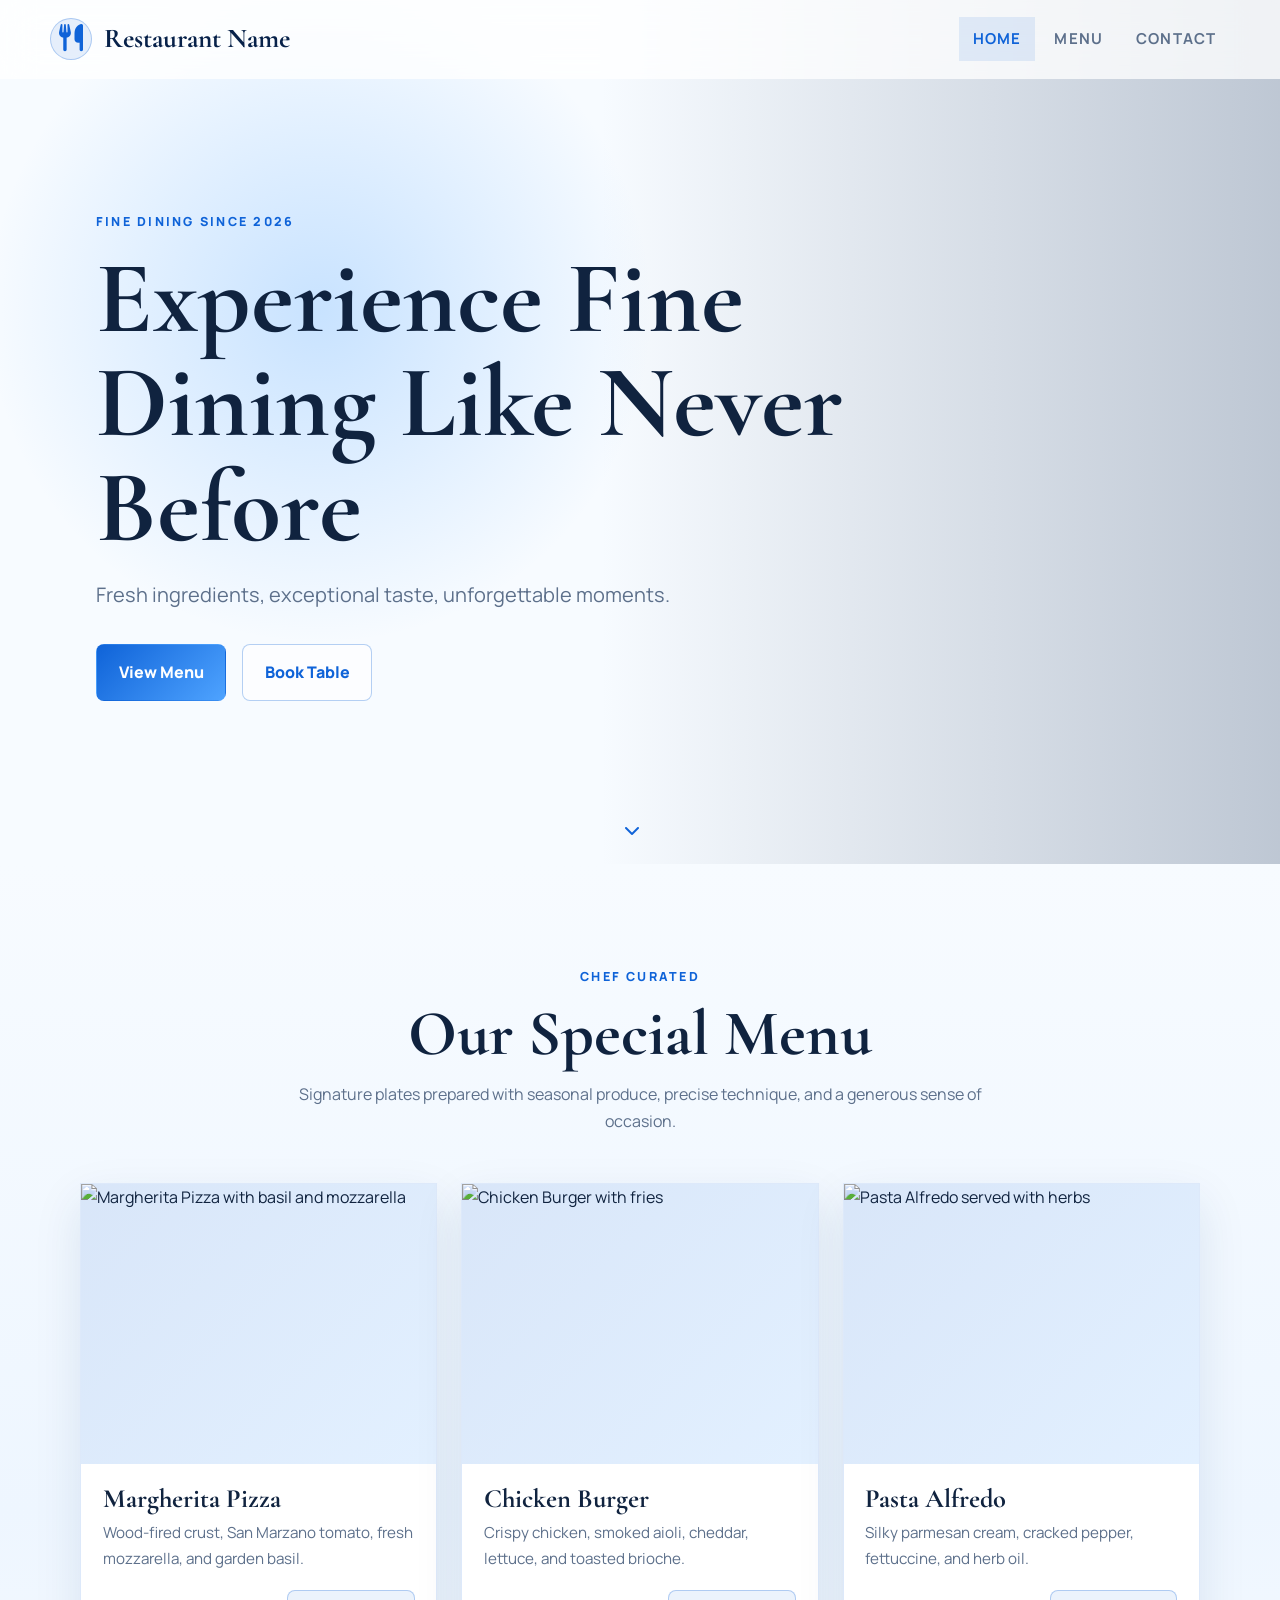
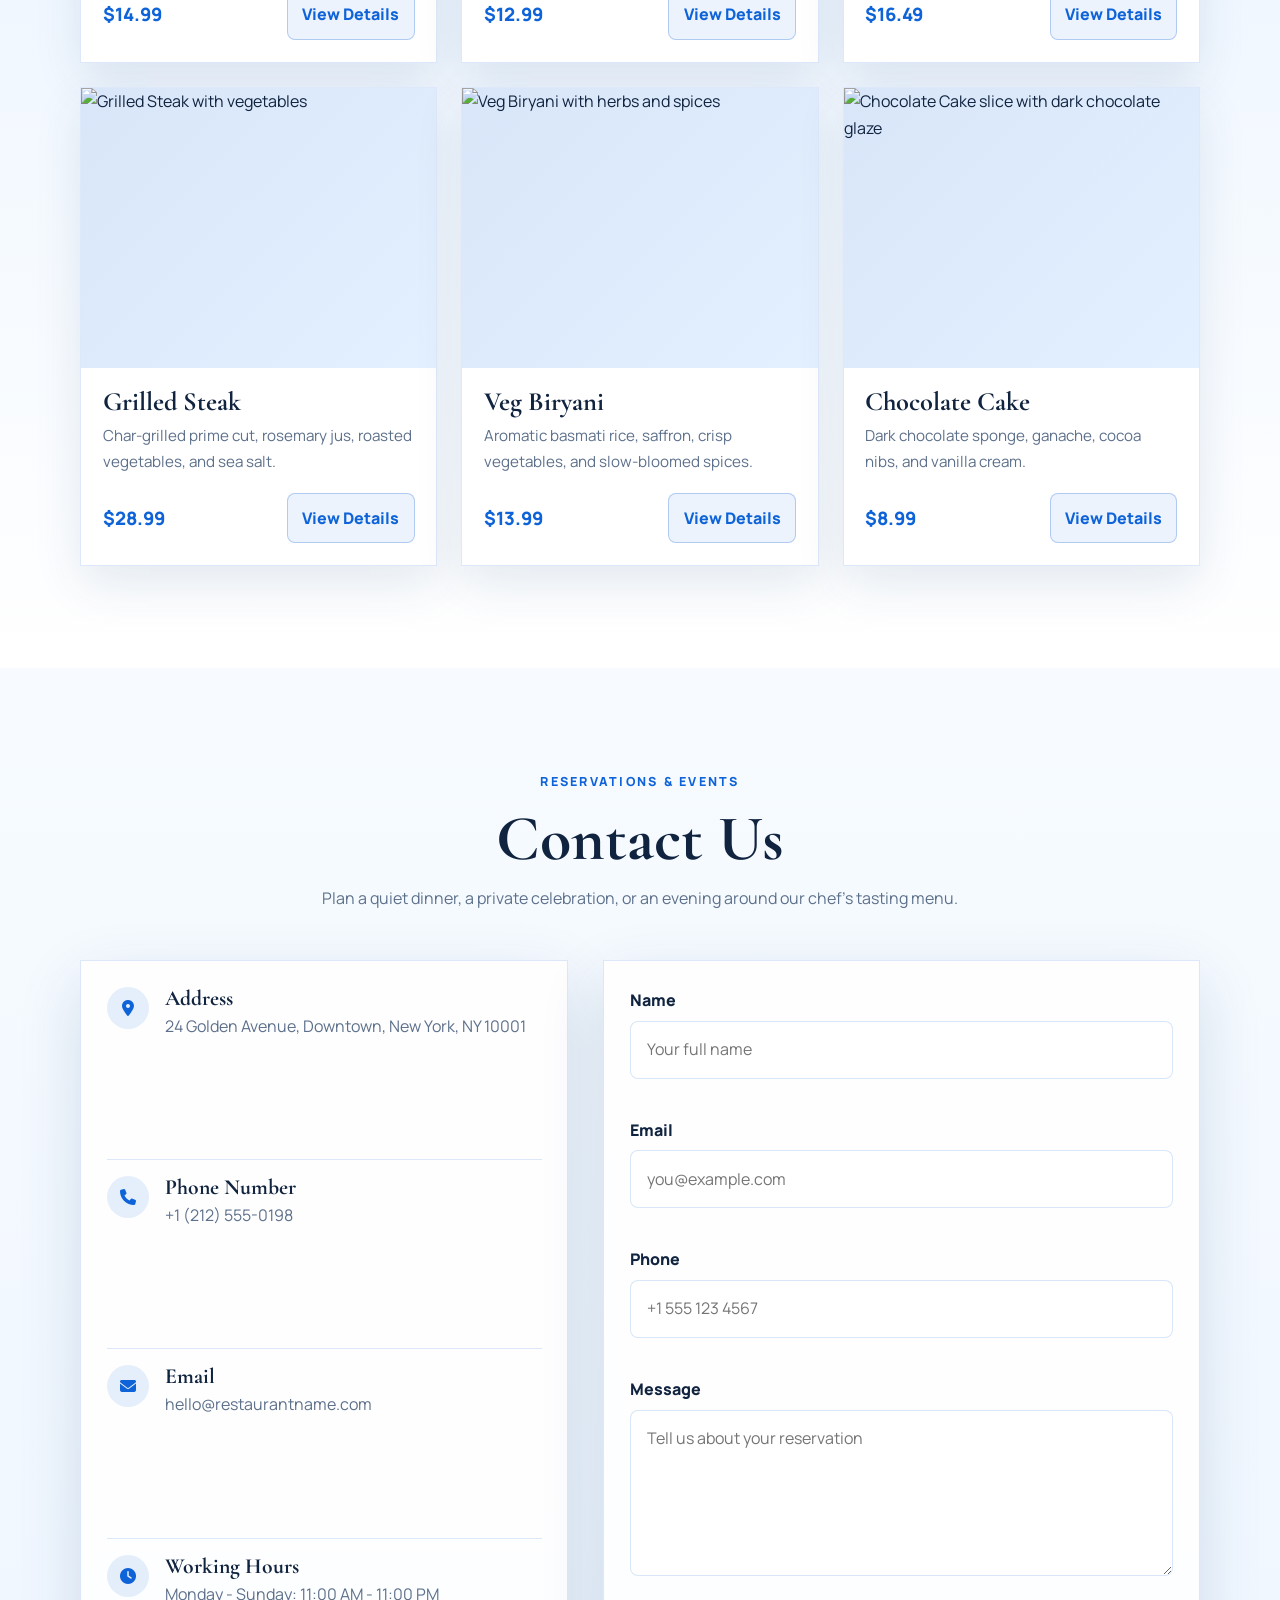
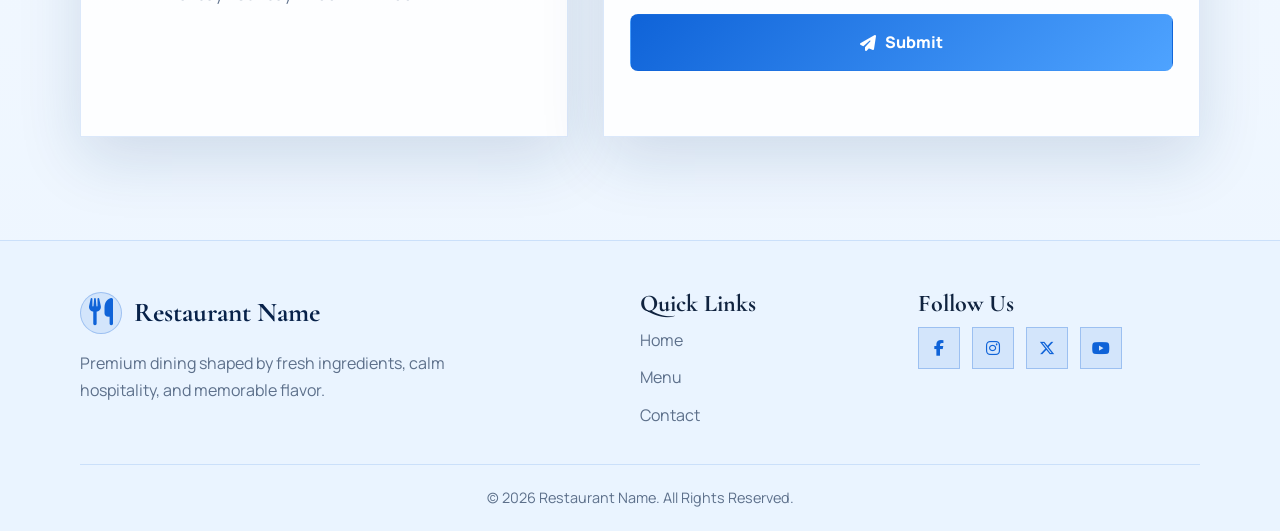
==== index.html @ 0b5cc45b "initial setup" ====
<!DOCTYPE html>
<html lang="en">
<head>
    <meta charset="UTF-8">
    <meta name="viewport" content="width=device-width, initial-scale=1.0">
    <meta name="description" content="Restaurant Name offers premium fine dining, fresh ingredients, signature dishes, and memorable hospitality.">
    <meta name="keywords" content="restaurant, fine dining, menu, food, booking, dinner">
    <meta name="author" content="Restaurant Name">
    <title>Restaurant Name | Premium Fine Dining</title>

    <link rel="preconnect" href="https://fonts.googleapis.com">
    <link rel="preconnect" href="https://fonts.gstatic.com" crossorigin>
    <link href="https://fonts.googleapis.com/css2?family=Cormorant+Garamond:wght@600;700&family=Manrope:wght@400;500;600;700&display=swap" rel="stylesheet">
    <link rel="stylesheet" href="https://cdnjs.cloudflare.com/ajax/libs/font-awesome/6.5.2/css/all.min.css">
    <link rel="stylesheet" href="style.css">
</head>
<body>
    <header class="site-header" id="site-header">
        <nav class="navbar" aria-label="Primary navigation">
            <a href="#home" class="logo" aria-label="Restaurant Name home">
                <span class="logo-mark"><i class="fa-solid fa-utensils"></i></span>
                <span>Restaurant Name</span>
            </a>

            <button class="menu-toggle" id="menu-toggle" type="button" aria-label="Open navigation menu" aria-controls="nav-menu" aria-expanded="false">
                <span></span>
                <span></span>
                <span></span>
            </button>

            <ul class="nav-menu" id="nav-menu">
                <li><a class="nav-link active" href="#home">Home</a></li>
                <li><a class="nav-link" href="#menu">Menu</a></li>
                <li><a class="nav-link" href="#contact">Contact</a></li>
            </ul>
        </nav>
    </header>

    <main>
        <section class="hero section" id="home" aria-labelledby="hero-title">
            <div class="hero-overlay"></div>
            <div class="hero-content reveal">
                <p class="eyebrow">Fine Dining Since 2026</p>
                <h1 id="hero-title">Experience Fine Dining Like Never Before</h1>
                <p class="hero-copy">Fresh ingredients, exceptional taste, unforgettable moments.</p>
                <div class="hero-actions">
                    <a href="#menu" class="btn btn-primary">View Menu</a>
                    <a href="#contact" class="btn btn-outline">Book Table</a>
                </div>
            </div>
            <a class="scroll-cue" href="#menu" aria-label="Scroll to menu">
                <i class="fa-solid fa-chevron-down"></i>
            </a>
        </section>

        <section class="menu-section section" id="menu" aria-labelledby="menu-title">
            <div class="container">
                <div class="section-heading reveal">
                    <p class="eyebrow">Chef Curated</p>
                    <h2 id="menu-title">Our Special Menu</h2>
                    <p>Signature plates prepared with seasonal produce, precise technique, and a generous sense of occasion.</p>
                </div>

                <div class="menu-grid">
                    <a class="food-card reveal" href="product-details.html?item=margherita-pizza" aria-label="View Margherita Pizza details">
                        <img src="https://images.unsplash.com/photo-1604382354936-07c5d9983bd3?auto=format&fit=crop&w=900&q=85" alt="Margherita Pizza with basil and mozzarella">
                        <div class="food-content">
                            <h3>Margherita Pizza</h3>
                            <p>Wood-fired crust, San Marzano tomato, fresh mozzarella, and garden basil.</p>
                            <div class="food-footer">
                                <span class="price">$14.99</span>
                                <span class="order-btn">View Details</span>
                            </div>
                        </div>
                    </a>

                    <a class="food-card reveal" href="product-details.html?item=chicken-burger" aria-label="View Chicken Burger details">
                        <img src="https://images.unsplash.com/photo-1568901346375-23c9450c58cd?auto=format&fit=crop&w=900&q=85" alt="Chicken Burger with fries">
                        <div class="food-content">
                            <h3>Chicken Burger</h3>
                            <p>Crispy chicken, smoked aioli, cheddar, lettuce, and toasted brioche.</p>
                            <div class="food-footer">
                                <span class="price">$12.99</span>
                                <span class="order-btn">View Details</span>
                            </div>
                        </div>
                    </a>

                    <a class="food-card reveal" href="product-details.html?item=pasta-alfredo" aria-label="View Pasta Alfredo details">
                        <img src="https://images.unsplash.com/photo-1645112411341-6c4fd023714a?auto=format&fit=crop&w=900&q=85" alt="Pasta Alfredo served with herbs">
                        <div class="food-content">
                            <h3>Pasta Alfredo</h3>
                            <p>Silky parmesan cream, cracked pepper, fettuccine, and herb oil.</p>
                            <div class="food-footer">
                                <span class="price">$16.49</span>
                                <span class="order-btn">View Details</span>
                            </div>
                        </div>
                    </a>

                    <a class="food-card reveal" href="product-details.html?item=grilled-steak" aria-label="View Grilled Steak details">
                        <img src="https://images.unsplash.com/photo-1546833999-b9f581a1996d?auto=format&fit=crop&w=900&q=85" alt="Grilled Steak with vegetables">
                        <div class="food-content">
                            <h3>Grilled Steak</h3>
                            <p>Char-grilled prime cut, rosemary jus, roasted vegetables, and sea salt.</p>
                            <div class="food-footer">
                                <span class="price">$28.99</span>
                                <span class="order-btn">View Details</span>
                            </div>
                        </div>
                    </a>

                    <a class="food-card reveal" href="product-details.html?item=veg-biryani" aria-label="View Veg Biryani details">
                        <img src="https://images.unsplash.com/photo-1631515242808-497c3fbd3972?auto=format&fit=crop&w=900&q=85" alt="Veg Biryani with herbs and spices">
                        <div class="food-content">
                            <h3>Veg Biryani</h3>
                            <p>Aromatic basmati rice, saffron, crisp vegetables, and slow-bloomed spices.</p>
                            <div class="food-footer">
                                <span class="price">$13.99</span>
                                <span class="order-btn">View Details</span>
                            </div>
                        </div>
                    </a>

                    <a class="food-card reveal" href="product-details.html?item=chocolate-cake" aria-label="View Chocolate Cake details">
                        <img src="https://images.unsplash.com/photo-1606890737304-57a1ca8a5b62?auto=format&fit=crop&w=900&q=85" alt="Chocolate Cake slice with dark chocolate glaze">
                        <div class="food-content">
                            <h3>Chocolate Cake</h3>
                            <p>Dark chocolate sponge, ganache, cocoa nibs, and vanilla cream.</p>
                            <div class="food-footer">
                                <span class="price">$8.99</span>
                                <span class="order-btn">View Details</span>
                            </div>
                        </div>
                    </a>
                </div>
            </div>
        </section>

        <section class="contact-section section" id="contact" aria-labelledby="contact-title">
            <div class="container">
                <div class="section-heading reveal">
                    <p class="eyebrow">Reservations & Events</p>
                    <h2 id="contact-title">Contact Us</h2>
                    <p>Plan a quiet dinner, a private celebration, or an evening around our chef's tasting menu.</p>
                </div>

                <div class="contact-layout">
                    <address class="contact-info reveal">
                        <div class="info-item">
                            <i class="fa-solid fa-location-dot"></i>
                            <div>
                                <h3>Address</h3>
                                <p>24 Golden Avenue, Downtown, New York, NY 10001</p>
                            </div>
                        </div>
                        <div class="info-item">
                            <i class="fa-solid fa-phone"></i>
                            <div>
                                <h3>Phone Number</h3>
                                <p><a href="tel:+12125550198">+1 (212) 555-0198</a></p>
                            </div>
                        </div>
                        <div class="info-item">
                            <i class="fa-solid fa-envelope"></i>
                            <div>
                                <h3>Email</h3>
                                <p><a href="mailto:hello@restaurantname.com">hello@restaurantname.com</a></p>
                            </div>
                        </div>
                        <div class="info-item">
                            <i class="fa-solid fa-clock"></i>
                            <div>
                                <h3>Working Hours</h3>
                                <p>Monday - Sunday: 11:00 AM - 11:00 PM</p>
                            </div>
                        </div>
                    </address>

                    <form class="contact-form reveal" id="contact-form" novalidate>
                        <div class="form-group">
                            <label for="name">Name</label>
                            <input type="text" id="name" name="name" placeholder="Your full name" autocomplete="name">
                            <small class="error-message"></small>
                        </div>
                        <div class="form-group">
                            <label for="email">Email</label>
                            <input type="email" id="email" name="email" placeholder="you@example.com" autocomplete="email">
                            <small class="error-message"></small>
                        </div>
                        <div class="form-group">
                            <label for="phone">Phone</label>
                            <input type="tel" id="phone" name="phone" placeholder="+1 555 123 4567" autocomplete="tel">
                            <small class="error-message"></small>
                        </div>
                        <div class="form-group">
                            <label for="message">Message</label>
                            <textarea id="message" name="message" rows="5" placeholder="Tell us about your reservation"></textarea>
                            <small class="error-message"></small>
                        </div>
                        <button class="btn btn-primary form-submit" type="submit">
                            <i class="fa-solid fa-paper-plane"></i>
                            Submit
                        </button>
                        <p class="form-status" id="form-status" role="status" aria-live="polite"></p>
                    </form>
                </div>
            </div>
        </section>
    </main>

    <footer class="site-footer">
        <div class="container footer-layout">
            <div class="footer-brand">
                <a href="#home" class="logo">
                    <span class="logo-mark"><i class="fa-solid fa-utensils"></i></span>
                    <span>Restaurant Name</span>
                </a>
                <p>Premium dining shaped by fresh ingredients, calm hospitality, and memorable flavor.</p>
            </div>

            <div class="footer-links" aria-label="Footer navigation">
                <h2>Quick Links</h2>
                <a href="#home">Home</a>
                <a href="#menu">Menu</a>
                <a href="#contact">Contact</a>
            </div>

            <div class="footer-social">
                <h2>Follow Us</h2>
                <div class="social-links">
                    <a href="#" aria-label="Facebook"><i class="fa-brands fa-facebook-f"></i></a>
                    <a href="#" aria-label="Instagram"><i class="fa-brands fa-instagram"></i></a>
                    <a href="#" aria-label="Twitter"><i class="fa-brands fa-x-twitter"></i></a>
                    <a href="#" aria-label="YouTube"><i class="fa-brands fa-youtube"></i></a>
                </div>
            </div>
        </div>
        <p class="copyright">&copy; 2026 Restaurant Name. All Rights Reserved.</p>
    </footer>

    <button class="back-to-top" id="back-to-top" type="button" aria-label="Back to top">
        <i class="fa-solid fa-arrow-up"></i>
    </button>

    <script src="script.js"></script>
</body>
</html>
---- style.css ----
:root {
    --bg: #f7fbff;
    --bg-soft: #eef6ff;
    --bg-card: #ffffff;
    --text: #10233f;
    --muted: #5d708b;
    --blue: #0f63d8;
    --blue-light: #4ea3ff;
    --navy: #08224a;
    --sky: #dbeeff;
    --line: rgba(15, 99, 216, 0.14);
    --shadow: 0 22px 60px rgba(12, 54, 105, 0.14);
    --radius: 8px;
    --section-space: clamp(4.5rem, 8vw, 7rem);
}

* {
    box-sizing: border-box;
    margin: 0;
    padding: 0;
}

html {
    scroll-behavior: smooth;
    scroll-padding-top: 86px;
}

body {
    background: var(--bg);
    color: var(--text);
    font-family: "Manrope", sans-serif;
    line-height: 1.7;
    overflow-x: hidden;
}

img {
    display: block;
    max-width: 100%;
    height: auto;
}

a {
    color: inherit;
    text-decoration: none;
}

button,
input,
textarea {
    font: inherit;
}

button {
    cursor: pointer;
}

.container {
    width: min(1120px, calc(100% - 2rem));
    margin: 0 auto;
}

.section {
    position: relative;
}

.site-header {
    position: fixed;
    top: 0;
    left: 0;
    z-index: 1000;
    width: 100%;
    border-bottom: 1px solid transparent;
    background: rgba(255, 255, 255, 0.76);
    backdrop-filter: blur(18px);
    transition: background 0.25s ease, border-color 0.25s ease, box-shadow 0.25s ease;
}

.site-header.scrolled {
    border-color: var(--line);
    background: rgba(255, 255, 255, 0.96);
    box-shadow: 0 14px 35px rgba(12, 54, 105, 0.12);
}

.navbar {
    display: flex;
    align-items: center;
    justify-content: space-between;
    width: min(1180px, calc(100% - 2rem));
    min-height: 78px;
    margin: 0 auto;
}

.logo {
    display: inline-flex;
    align-items: center;
    gap: 0.75rem;
    color: var(--navy);
    font-family: "Cormorant Garamond", serif;
    font-size: clamp(1.35rem, 2.8vw, 1.7rem);
    font-weight: 700;
    line-height: 1;
}

.logo-mark {
    display: grid;
    width: 42px;
    height: 42px;
    place-items: center;
    border: 1px solid rgba(15, 99, 216, 0.28);
    background: rgba(15, 99, 216, 0.1);
    color: var(--blue);
    border-radius: 50%;
}

.nav-menu {
    position: fixed;
    top: 78px;
    right: 1rem;
    left: 1rem;
    display: grid;
    gap: 0.45rem;
    padding: 1rem;
    border: 1px solid var(--line);
    background: rgba(255, 255, 255, 0.98);
    box-shadow: var(--shadow);
    list-style: none;
    opacity: 0;
    pointer-events: none;
    transform: translateY(-12px);
    transition: opacity 0.25s ease, transform 0.25s ease;
}

.nav-menu.open {
    opacity: 1;
    pointer-events: auto;
    transform: translateY(0);
}

.nav-link {
    display: block;
    padding: 0.85rem 1rem;
    color: var(--muted);
    font-size: 0.94rem;
    font-weight: 700;
    letter-spacing: 0.08em;
    text-transform: uppercase;
    transition: color 0.2s ease, background 0.2s ease;
}

.nav-link:hover,
.nav-link.active {
    background: rgba(15, 99, 216, 0.1);
    color: var(--blue);
}

.menu-toggle {
    display: inline-flex;
    flex-direction: column;
    justify-content: center;
    gap: 5px;
    width: 44px;
    height: 44px;
    border: 1px solid var(--line);
    background: rgba(15, 99, 216, 0.06);
}

.menu-toggle span {
    width: 20px;
    height: 2px;
    margin: 0 auto;
    background: var(--navy);
    transition: transform 0.25s ease, opacity 0.25s ease;
}

.menu-toggle.open span:nth-child(1) {
    transform: translateY(7px) rotate(45deg);
}

.menu-toggle.open span:nth-child(2) {
    opacity: 0;
}

.menu-toggle.open span:nth-child(3) {
    transform: translateY(-7px) rotate(-45deg);
}

.hero {
    display: grid;
    min-height: 100vh;
    padding: 7rem 1rem 5rem;
    place-items: center start;
    background:
        linear-gradient(90deg, rgba(247, 251, 255, 0.96), rgba(247, 251, 255, 0.72) 47%, rgba(8, 34, 74, 0.24)),
        url("https://images.unsplash.com/photo-1414235077428-338989a2e8c0?auto=format&fit=crop&w=1800&q=85") center/cover;
}

.hero-overlay {
    position: absolute;
    inset: 0;
    background: radial-gradient(circle at 25% 36%, rgba(78, 163, 255, 0.28), transparent 30%);
    pointer-events: none;
}

.hero-content {
    position: relative;
    z-index: 1;
    width: min(760px, 100%);
    margin-left: max(1rem, calc((100vw - 1120px) / 2));
    padding-top: 2rem;
}

.eyebrow {
    margin-bottom: 0.85rem;
    color: var(--blue);
    font-size: 0.78rem;
    font-weight: 800;
    letter-spacing: 0.18em;
    text-transform: uppercase;
}

h1,
h2,
h3 {
    font-family: "Cormorant Garamond", serif;
    line-height: 1.02;
}

h1 {
    max-width: 780px;
    font-size: clamp(3.15rem, 8vw, 6.9rem);
}

.hero-copy {
    max-width: 620px;
    margin: 1.2rem 0 2rem;
    color: var(--muted);
    font-size: clamp(1rem, 2.4vw, 1.25rem);
}

.hero-actions {
    display: flex;
    flex-wrap: wrap;
    gap: 1rem;
}

.btn {
    display: inline-flex;
    align-items: center;
    justify-content: center;
    min-height: 52px;
    padding: 0.85rem 1.35rem;
    border: 1px solid transparent;
    border-radius: var(--radius);
    font-weight: 800;
    transition: transform 0.2s ease, border-color 0.2s ease, background 0.2s ease, color 0.2s ease;
}

.btn:hover,
.order-btn:hover,
.social-links a:hover,
.back-to-top:hover {
    transform: translateY(-3px);
}

.btn-primary {
    background: linear-gradient(135deg, var(--blue), var(--blue-light));
    color: #ffffff;
}

.btn-outline {
    border-color: rgba(15, 99, 216, 0.3);
    background: rgba(255, 255, 255, 0.58);
    color: var(--blue);
}

.btn-outline:hover {
    border-color: var(--blue);
    color: var(--navy);
}

.scroll-cue {
    position: absolute;
    right: 50%;
    bottom: 1.25rem;
    z-index: 1;
    color: var(--blue);
    animation: bob 1.8s ease-in-out infinite;
}

.menu-section,
.contact-section {
    padding: var(--section-space) 0;
}

.menu-section {
    background:
        linear-gradient(180deg, #f7fbff 0%, #eef6ff 46%, #ffffff 100%);
}

.section-heading {
    max-width: 720px;
    margin: 0 auto 3rem;
    text-align: center;
}

.section-heading h2 {
    margin-bottom: 0.9rem;
    font-size: clamp(2.5rem, 5vw, 4rem);
}

.section-heading p:not(.eyebrow) {
    color: var(--muted);
}

.menu-grid {
    display: grid;
    grid-template-columns: 1fr;
    gap: 1.25rem;
}

.food-card {
    display: block;
    overflow: hidden;
    border: 1px solid var(--line);
    background: var(--bg-card);
    box-shadow: 0 18px 45px rgba(12, 54, 105, 0.1);
    cursor: pointer;
    transition: transform 0.25s ease, border-color 0.25s ease, box-shadow 0.25s ease;
}

.food-card:hover {
    border-color: rgba(15, 99, 216, 0.34);
    box-shadow: var(--shadow);
    transform: translateY(-8px);
}

.food-card:focus-visible {
    outline: 4px solid rgba(15, 99, 216, 0.24);
    outline-offset: 4px;
}

.food-card img {
    width: 100%;
    height: clamp(220px, 30vw, 280px);
    object-fit: cover;
    object-position: center;
    background: linear-gradient(135deg, rgba(15, 99, 216, 0.16), rgba(78, 163, 255, 0.16));
    transition: transform 0.45s ease;
}

.food-card:hover img {
    transform: scale(1.06);
}

.food-content {
    padding: 1.15rem;
}

.food-content h3 {
    margin-bottom: 0.45rem;
    font-size: 1.65rem;
}

.food-content p {
    color: var(--muted);
    font-size: 0.95rem;
}

.food-footer {
    display: flex;
    align-items: center;
    justify-content: space-between;
    gap: 1rem;
    margin-top: 1.15rem;
}

.price {
    color: var(--blue);
    font-size: 1.15rem;
    font-weight: 800;
}

.order-btn {
    display: inline-flex;
    align-items: center;
    justify-content: center;
    min-width: 112px;
    padding: 0.65rem 0.9rem;
    border: 1px solid rgba(15, 99, 216, 0.28);
    border-radius: var(--radius);
    background: rgba(15, 99, 216, 0.08);
    color: var(--blue);
    font-weight: 800;
    transition: transform 0.2s ease, background 0.2s ease;
}

.order-btn:hover {
    background: rgba(15, 99, 216, 0.14);
}

.contact-section {
    background:
        linear-gradient(rgba(247, 251, 255, 0.9), rgba(238, 246, 255, 0.96)),
        url("https://images.unsplash.com/photo-1550966871-3ed3cdb5ed0c?auto=format&fit=crop&w=1800&q=85") center/cover fixed;
}

.contact-layout {
    display: grid;
    grid-template-columns: 1fr;
    gap: 1.5rem;
}

.contact-info,
.contact-form {
    border: 1px solid var(--line);
    background: rgba(255, 255, 255, 0.9);
    box-shadow: var(--shadow);
}

.contact-info {
    display: grid;
    gap: 1rem;
    padding: 1.25rem;
    font-style: normal;
}

.info-item {
    display: flex;
    gap: 1rem;
    padding-bottom: 1rem;
    border-bottom: 1px solid var(--line);
}

.info-item:last-child {
    padding-bottom: 0;
    border-bottom: 0;
}

.info-item i {
    display: grid;
    flex: 0 0 42px;
    width: 42px;
    height: 42px;
    place-items: center;
    background: rgba(15, 99, 216, 0.1);
    color: var(--blue);
    border-radius: 50%;
}

.info-item h3 {
    margin-bottom: 0.25rem;
    font-size: 1.35rem;
}

.info-item p,
.info-item a {
    color: var(--muted);
}

.contact-form {
    display: grid;
    gap: 1rem;
    padding: 1.25rem;
}

.form-group {
    display: grid;
    gap: 0.4rem;
}

label {
    color: var(--text);
    font-weight: 800;
}

input,
textarea {
    width: 100%;
    border: 1px solid rgba(15, 99, 216, 0.16);
    border-radius: var(--radius);
    background: #ffffff;
    color: var(--text);
    outline: none;
    padding: 0.9rem 1rem;
    transition: border-color 0.2s ease, box-shadow 0.2s ease;
}

textarea {
    resize: vertical;
}

input:focus,
textarea:focus {
    border-color: var(--blue);
    box-shadow: 0 0 0 4px rgba(15, 99, 216, 0.12);
}

.form-group.error input,
.form-group.error textarea {
    border-color: #f06f61;
}

.error-message {
    min-height: 1.2em;
    color: #ff9a8f;
    font-size: 0.82rem;
}

.form-submit {
    width: 100%;
    gap: 0.55rem;
}

.form-status {
    min-height: 1.5rem;
    color: var(--blue);
    font-weight: 700;
}

.site-footer {
    padding: 3.2rem 0 1.3rem;
    border-top: 1px solid var(--line);
    background: #eaf4ff;
}

.footer-layout {
    display: grid;
    gap: 2rem;
}

.footer-brand p {
    max-width: 390px;
    margin-top: 1rem;
    color: var(--muted);
}

.footer-links,
.footer-social {
    display: grid;
    align-content: start;
    gap: 0.65rem;
}

.footer-links h2,
.footer-social h2 {
    color: var(--text);
    font-family: "Cormorant Garamond", serif;
    font-size: 1.5rem;
}

.footer-links a {
    color: var(--muted);
    transition: color 0.2s ease;
}

.footer-links a:hover {
    color: var(--blue);
}

.social-links {
    display: flex;
    flex-wrap: wrap;
    gap: 0.75rem;
}

.social-links a,
.back-to-top {
    display: grid;
    width: 42px;
    height: 42px;
    place-items: center;
    border: 1px solid rgba(15, 99, 216, 0.28);
    background: rgba(15, 99, 216, 0.1);
    color: var(--blue);
    transition: transform 0.2s ease, background 0.2s ease;
}

.social-links a:hover,
.back-to-top:hover {
    background: rgba(15, 99, 216, 0.18);
}

.copyright {
    width: min(1120px, calc(100% - 2rem));
    margin: 2.2rem auto 0;
    padding-top: 1.3rem;
    border-top: 1px solid var(--line);
    color: var(--muted);
    text-align: center;
    font-size: 0.9rem;
}

.back-to-top {
    position: fixed;
    right: 1rem;
    bottom: 1rem;
    z-index: 900;
    border-radius: 50%;
    opacity: 0;
    pointer-events: none;
}

.back-to-top.visible {
    opacity: 1;
    pointer-events: auto;
}

.product-detail-section {
    min-height: 100vh;
    padding: 7rem 0 var(--section-space);
    background:
        linear-gradient(135deg, rgba(219, 238, 255, 0.82), rgba(255, 255, 255, 0.92)),
        url("https://images.unsplash.com/photo-1551218808-94e220e084d2?auto=format&fit=crop&w=1800&q=85") center/cover;
}

.product-detail-layout {
    display: grid;
    gap: 1.5rem;
    align-items: stretch;
}

.product-media,
.product-panel {
    overflow: hidden;
    border: 1px solid var(--line);
    background: rgba(255, 255, 255, 0.92);
    box-shadow: var(--shadow);
}

.product-media img {
    width: 100%;
    height: clamp(320px, 55vw, 620px);
    object-fit: cover;
    object-position: center;
}

.product-panel {
    display: flex;
    flex-direction: column;
    gap: 1.25rem;
    padding: clamp(1.25rem, 4vw, 2.4rem);
}

.back-link {
    display: inline-flex;
    align-items: center;
    align-self: flex-start;
    gap: 0.5rem;
    color: var(--blue);
    font-weight: 800;
}

.product-panel h1 {
    color: var(--navy);
    font-size: clamp(2.6rem, 6vw, 5rem);
}

.detail-description {
    color: var(--muted);
    font-size: 1.05rem;
}

.detail-meta {
    display: grid;
    grid-template-columns: repeat(3, minmax(0, 1fr));
    gap: 0.75rem;
}

.detail-meta div {
    padding: 0.9rem;
    border: 1px solid var(--line);
    background: var(--bg-soft);
}

.detail-meta span {
    display: block;
    color: var(--muted);
    font-size: 0.78rem;
    font-weight: 800;
    text-transform: uppercase;
}

.detail-meta strong {
    display: inline-flex;
    align-items: center;
    gap: 0.35rem;
    color: var(--navy);
    font-size: 1.1rem;
}

.detail-meta i {
    color: var(--blue);
}

.ingredients-box {
    padding: 1rem;
    border: 1px solid var(--line);
    background: #ffffff;
}

.ingredients-box h2 {
    margin-bottom: 0.75rem;
    color: var(--navy);
    font-size: 1.5rem;
}

.ingredients-box ul {
    display: grid;
    gap: 0.45rem;
    list-style: none;
}

.ingredients-box li {
    display: flex;
    align-items: center;
    gap: 0.55rem;
    color: var(--muted);
}

.ingredients-box li::before {
    content: "\f00c";
    color: var(--blue);
    font-family: "Font Awesome 6 Free";
    font-weight: 900;
}

.order-panel {
    display: grid;
    gap: 1rem;
}

.quantity-control {
    display: grid;
    grid-template-columns: 48px 1fr 48px;
    min-height: 52px;
    overflow: hidden;
    border: 1px solid var(--line);
    border-radius: var(--radius);
    background: #ffffff;
}

.quantity-control button {
    border: 0;
    background: var(--bg-soft);
    color: var(--blue);
    font-size: 1.3rem;
    font-weight: 900;
}

.quantity-control span {
    display: grid;
    place-items: center;
    color: var(--navy);
    font-weight: 900;
}

.detail-order-btn {
    gap: 0.55rem;
    width: 100%;
}

.reveal {
    opacity: 0;
    transform: translateY(26px);
    transition: opacity 0.7s ease, transform 0.7s ease;
}

.reveal.visible {
    opacity: 1;
    transform: translateY(0);
}

@keyframes bob {
    0%,
    100% {
        transform: translateY(0);
    }
    50% {
        transform: translateY(8px);
    }
}

@media (min-width: 768px) {
    .nav-menu {
        position: static;
        display: flex;
        align-items: center;
        gap: 0.35rem;
        padding: 0;
        border: 0;
        background: transparent;
        box-shadow: none;
        opacity: 1;
        pointer-events: auto;
        transform: none;
    }

    .nav-link {
        padding: 0.55rem 0.85rem;
    }

    .menu-toggle {
        display: none;
    }

    .hero {
        min-height: 96vh;
        padding-bottom: 6rem;
    }

    .menu-grid {
        grid-template-columns: repeat(2, minmax(0, 1fr));
        gap: 1.5rem;
    }

    .contact-layout {
        grid-template-columns: 0.9fr 1.1fr;
        gap: 1.8rem;
    }

    .contact-info,
    .contact-form {
        padding: 1.6rem;
    }

    .footer-layout {
        grid-template-columns: 1.5fr 0.7fr 0.8fr;
    }

    .order-panel {
        grid-template-columns: 160px 1fr;
    }
}

@media (min-width: 1200px) {
    .menu-grid {
        grid-template-columns: repeat(3, minmax(0, 1fr));
    }

    .food-content {
        padding: 1.35rem;
    }

    .contact-layout {
        gap: 2.2rem;
    }

    .product-detail-layout {
        grid-template-columns: 1.05fr 0.95fr;
    }
}

@media (max-width: 480px) {
    .navbar,
    .container,
    .copyright {
        width: min(100% - 1.25rem, 1120px);
    }

    .logo {
        gap: 0.55rem;
        font-size: 1.2rem;
    }

    .logo-mark {
        width: 38px;
        height: 38px;
    }

    .hero-actions,
    .food-footer {
        align-items: stretch;
        flex-direction: column;
    }

    .btn,
    .order-btn {
        width: 100%;
    }

    .info-item {
        flex-direction: column;
    }

    .detail-meta {
        grid-template-columns: 1fr;
    }
}

@media (prefers-reduced-motion: reduce) {
    *,
    *::before,
    *::after {
        scroll-behavior: auto !important;
        animation-duration: 0.001ms !important;
        animation-iteration-count: 1 !important;
        transition-duration: 0.001ms !important;
    }
}
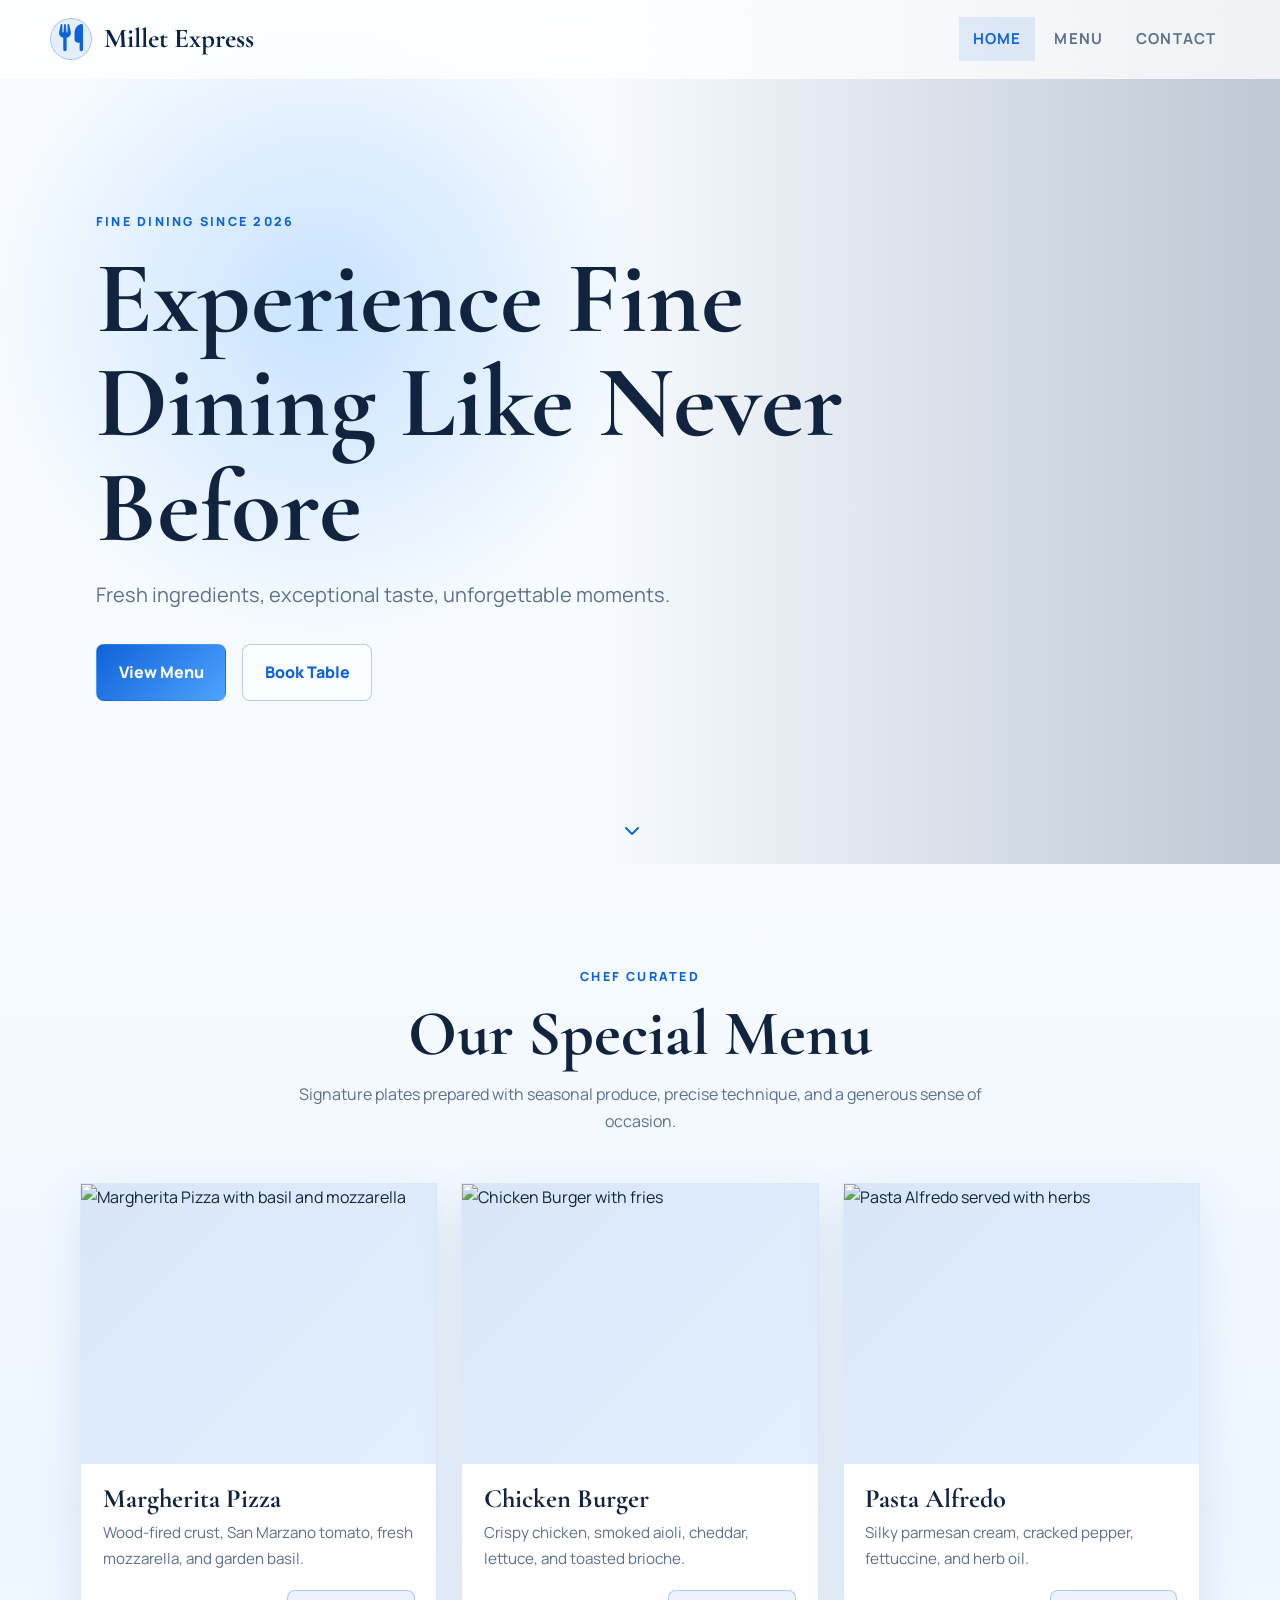
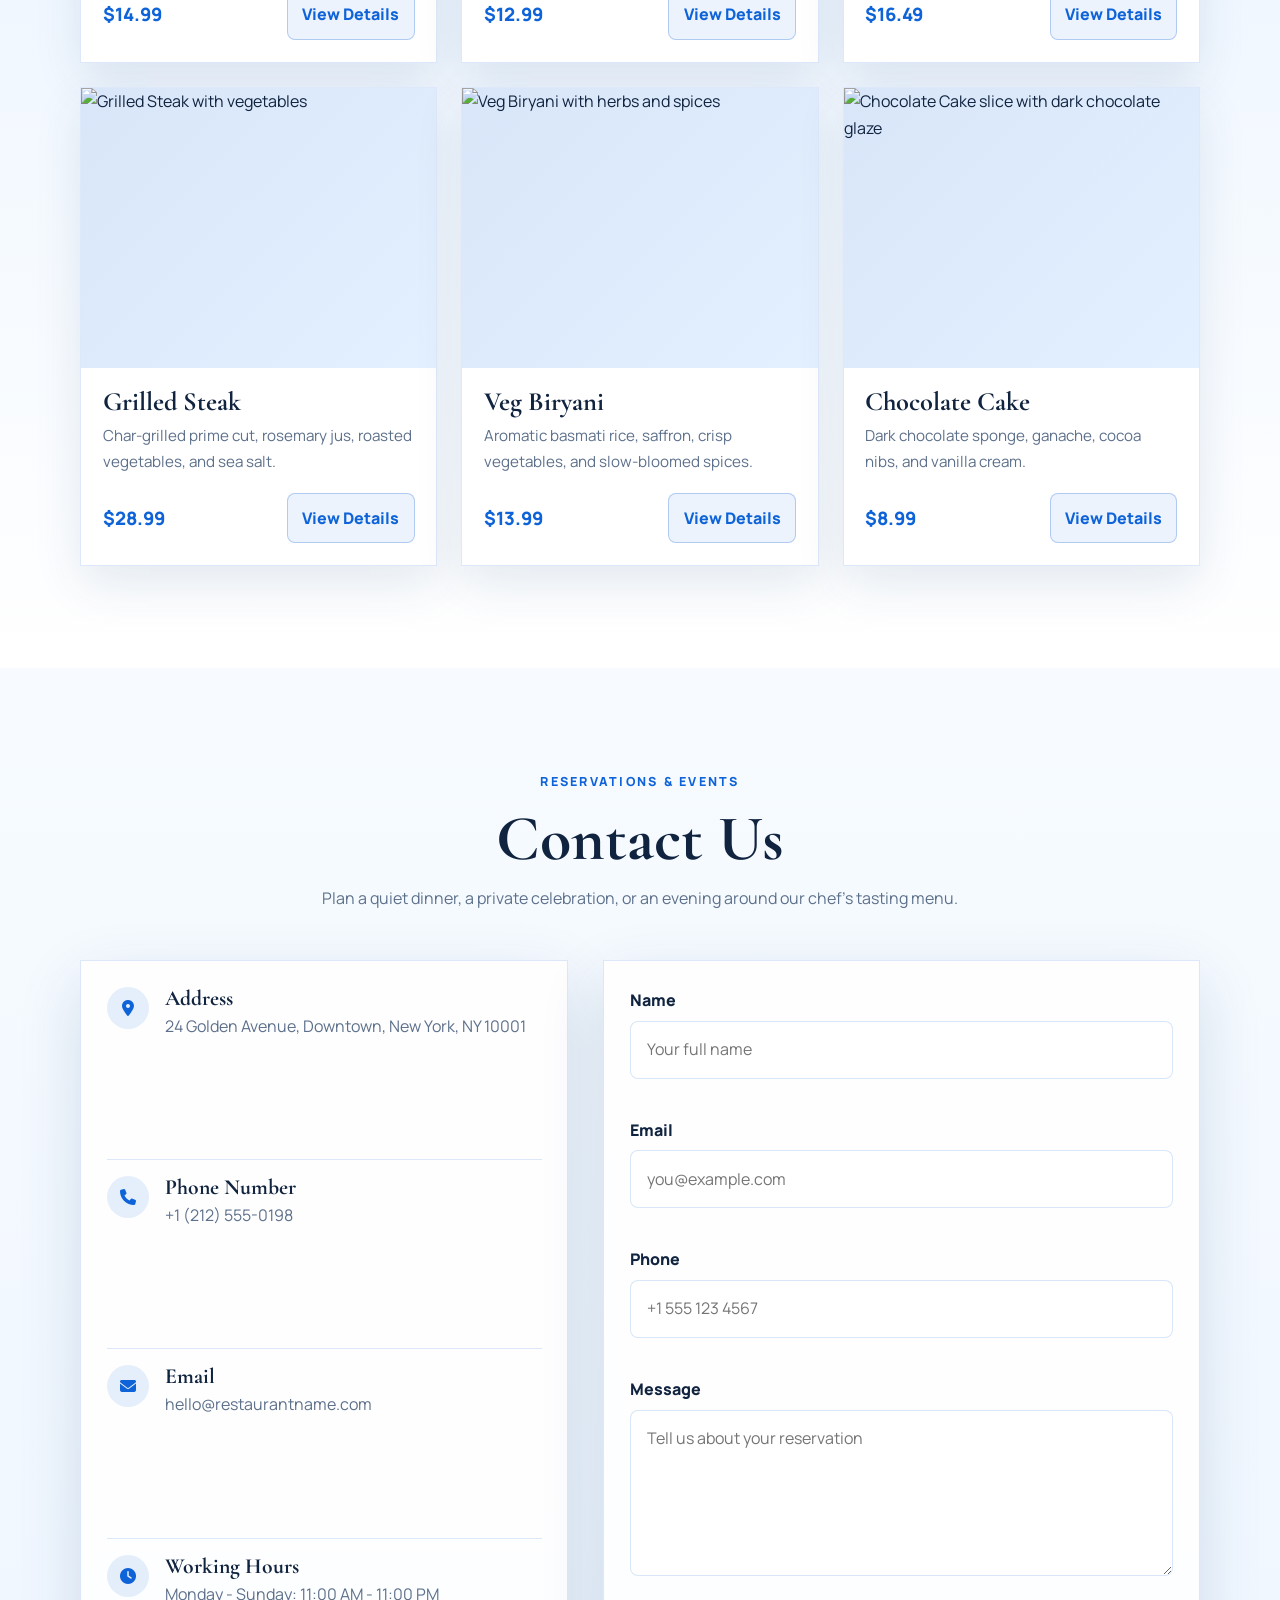
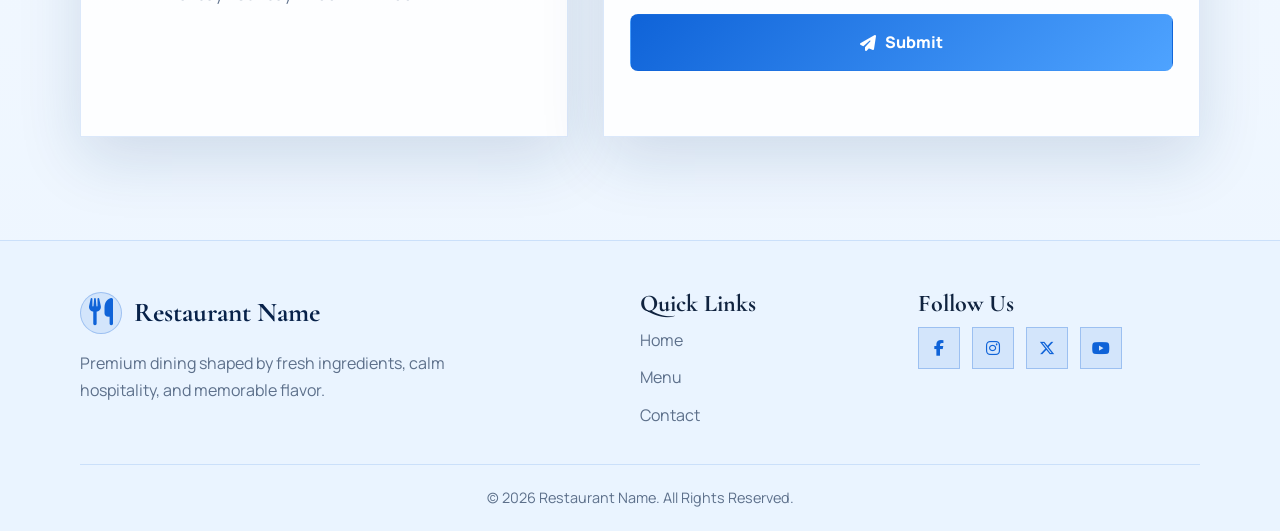
==== commit 415a1aaf: "nav changed" ====
--- a/index.html
+++ b/index.html
@@ -6,7 +6,7 @@
     <meta name="description" content="Restaurant Name offers premium fine dining, fresh ingredients, signature dishes, and memorable hospitality.">
     <meta name="keywords" content="restaurant, fine dining, menu, food, booking, dinner">
     <meta name="author" content="Restaurant Name">
-    <title>Restaurant Name | Premium Fine Dining</title>
+    <title> Millet Express | Premium Fine Dining</title>
 
     <link rel="preconnect" href="https://fonts.googleapis.com">
     <link rel="preconnect" href="https://fonts.gstatic.com" crossorigin>
@@ -19,7 +19,7 @@
         <nav class="navbar" aria-label="Primary navigation">
             <a href="#home" class="logo" aria-label="Restaurant Name home">
                 <span class="logo-mark"><i class="fa-solid fa-utensils"></i></span>
-                <span>Restaurant Name</span>
+                <span>Millet Express</span>
             </a>
 
             <button class="menu-toggle" id="menu-toggle" type="button" aria-label="Open navigation menu" aria-controls="nav-menu" aria-expanded="false">
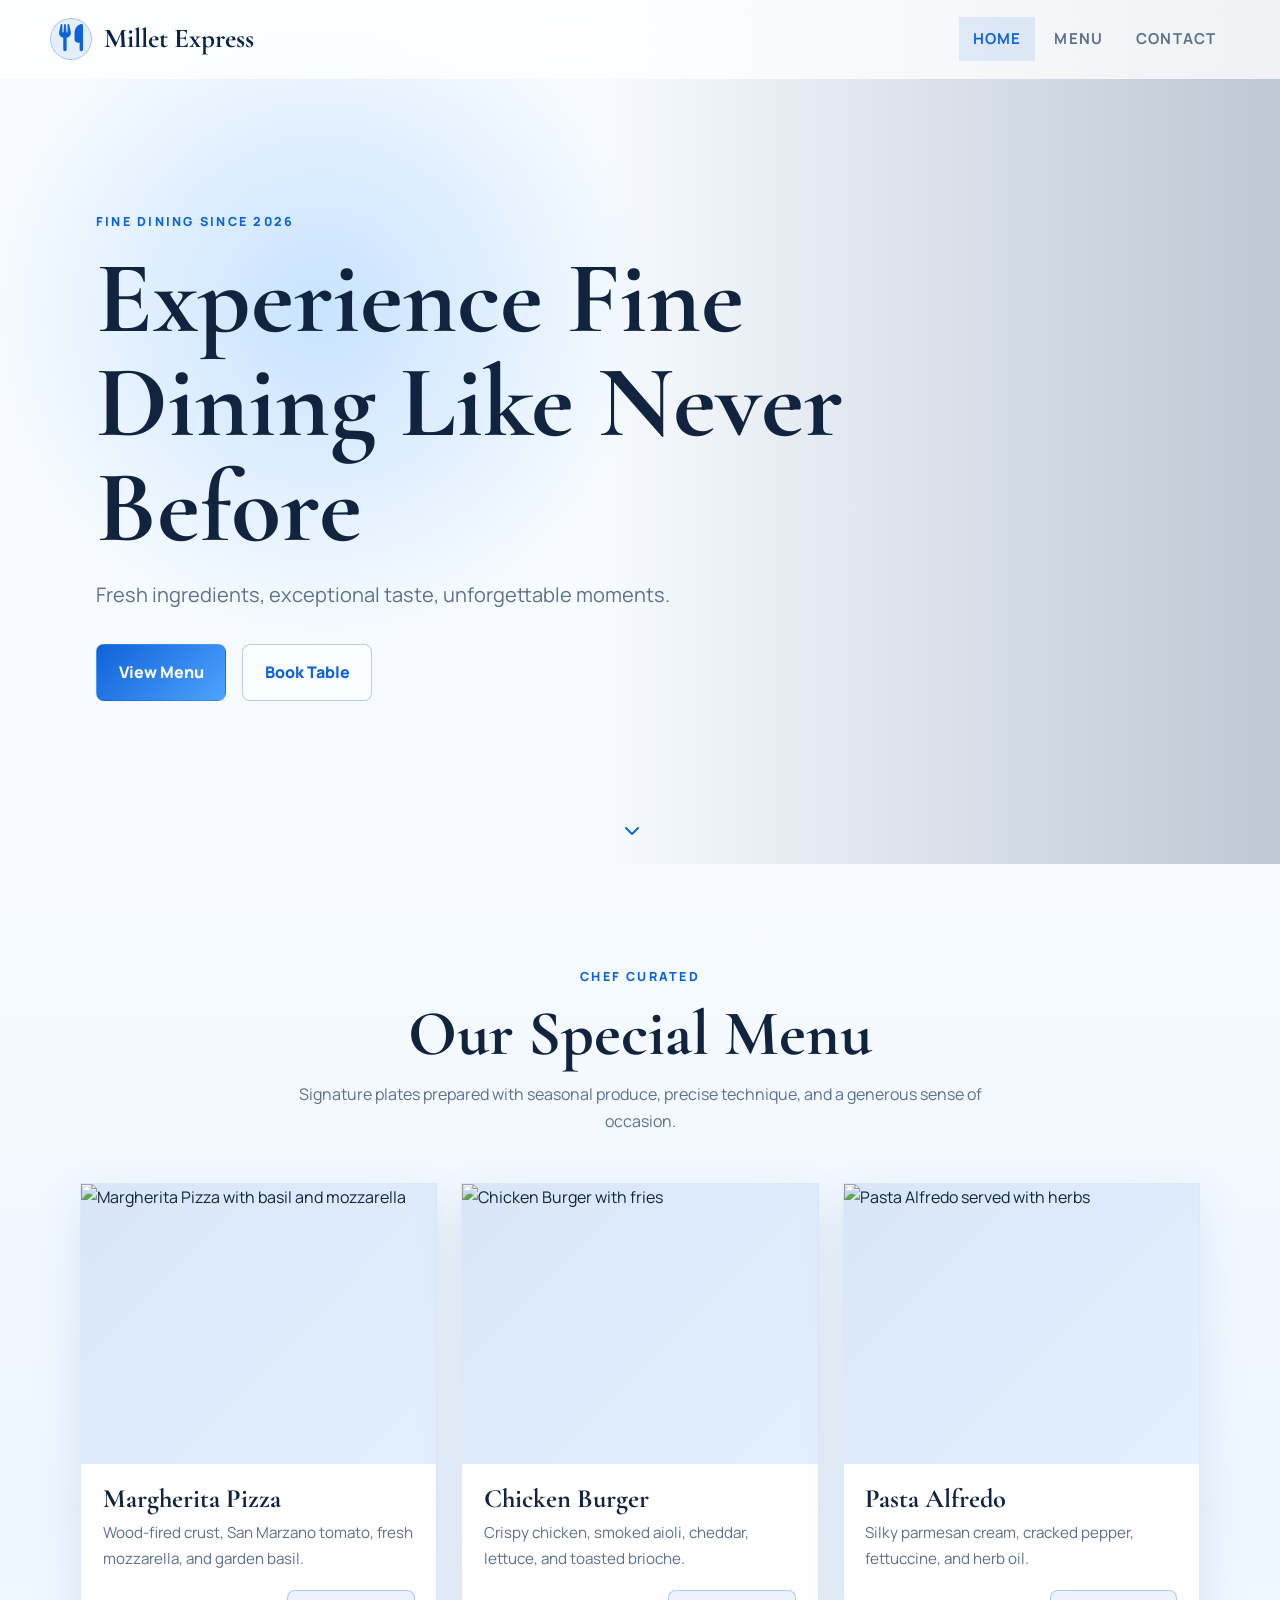
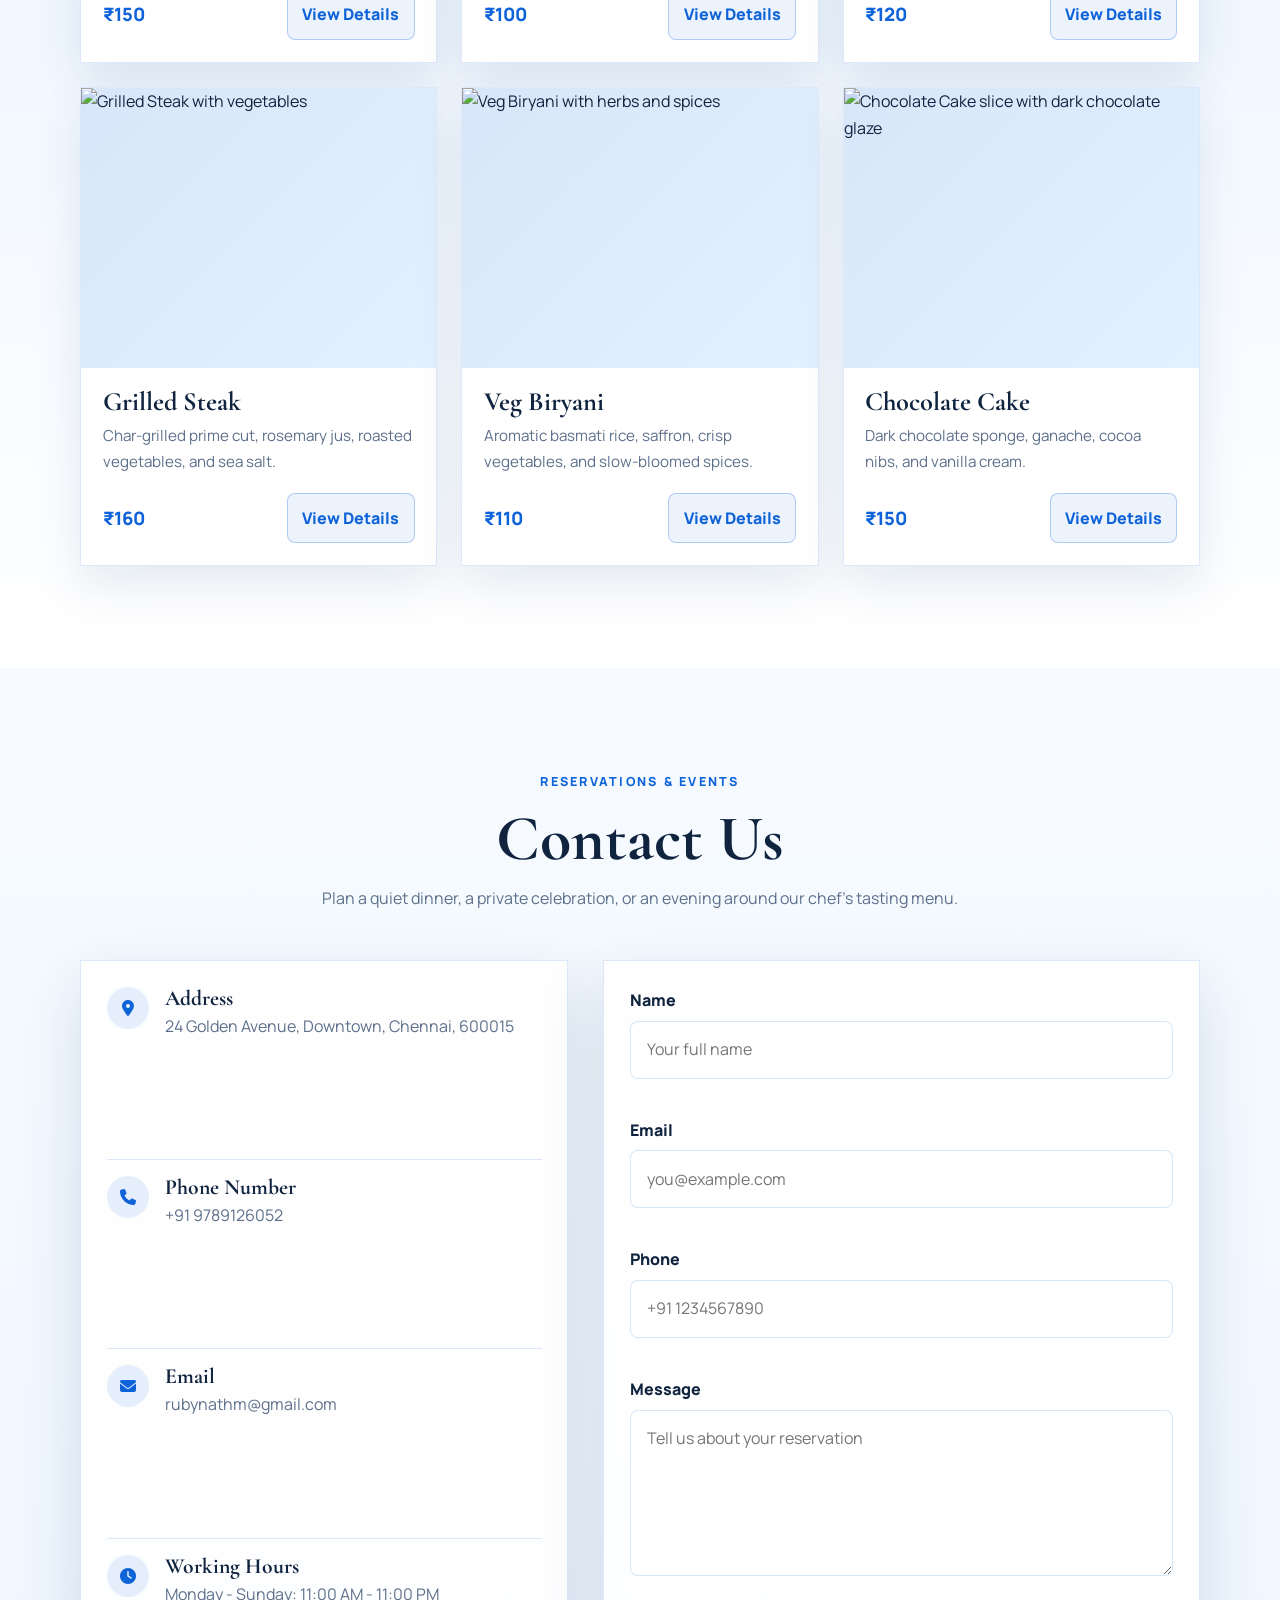
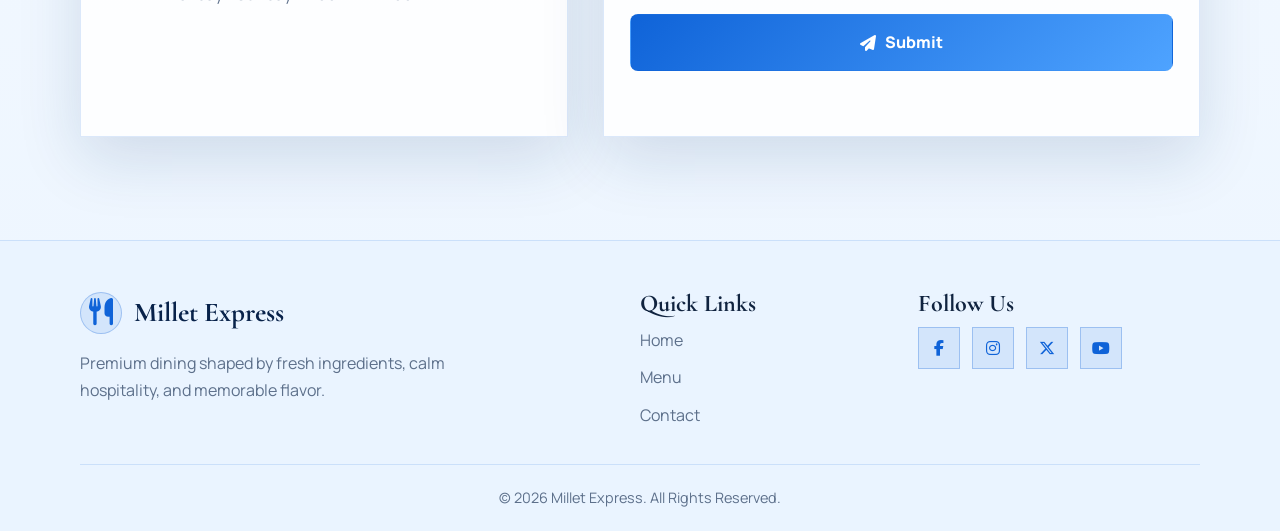
==== commit e05f49f1: "price changed" ====
--- a/index.html
+++ b/index.html
@@ -68,7 +68,7 @@
                             <h3>Margherita Pizza</h3>
                             <p>Wood-fired crust, San Marzano tomato, fresh mozzarella, and garden basil.</p>
                             <div class="food-footer">
-                                <span class="price">$14.99</span>
+                                <span class="price">₹150</span>
                                 <span class="order-btn">View Details</span>
                             </div>
                         </div>
@@ -80,7 +80,7 @@
                             <h3>Chicken Burger</h3>
                             <p>Crispy chicken, smoked aioli, cheddar, lettuce, and toasted brioche.</p>
                             <div class="food-footer">
-                                <span class="price">$12.99</span>
+                                <span class="price">₹100</span>
                                 <span class="order-btn">View Details</span>
                             </div>
                         </div>
@@ -92,7 +92,7 @@
                             <h3>Pasta Alfredo</h3>
                             <p>Silky parmesan cream, cracked pepper, fettuccine, and herb oil.</p>
                             <div class="food-footer">
-                                <span class="price">$16.49</span>
+                                <span class="price">₹120</span>
                                 <span class="order-btn">View Details</span>
                             </div>
                         </div>
@@ -104,7 +104,7 @@
                             <h3>Grilled Steak</h3>
                             <p>Char-grilled prime cut, rosemary jus, roasted vegetables, and sea salt.</p>
                             <div class="food-footer">
-                                <span class="price">$28.99</span>
+                                <span class="price">₹160</span>
                                 <span class="order-btn">View Details</span>
                             </div>
                         </div>
@@ -116,7 +116,7 @@
                             <h3>Veg Biryani</h3>
                             <p>Aromatic basmati rice, saffron, crisp vegetables, and slow-bloomed spices.</p>
                             <div class="food-footer">
-                                <span class="price">$13.99</span>
+                                <span class="price">₹110</span>
                                 <span class="order-btn">View Details</span>
                             </div>
                         </div>
@@ -128,7 +128,7 @@
                             <h3>Chocolate Cake</h3>
                             <p>Dark chocolate sponge, ganache, cocoa nibs, and vanilla cream.</p>
                             <div class="food-footer">
-                                <span class="price">$8.99</span>
+                                <span class="price">₹150</span>
                                 <span class="order-btn">View Details</span>
                             </div>
                         </div>
@@ -151,21 +151,21 @@
                             <i class="fa-solid fa-location-dot"></i>
                             <div>
                                 <h3>Address</h3>
-                                <p>24 Golden Avenue, Downtown, New York, NY 10001</p>
+                                <p>24 Golden Avenue, Downtown, Chennai, 600015</p>
                             </div>
                         </div>
                         <div class="info-item">
                             <i class="fa-solid fa-phone"></i>
                             <div>
                                 <h3>Phone Number</h3>
-                                <p><a href="tel:+12125550198">+1 (212) 555-0198</a></p>
+                                <p><a href="tel:+12125550198">+91 9789126052</a></p>
                             </div>
                         </div>
                         <div class="info-item">
                             <i class="fa-solid fa-envelope"></i>
                             <div>
                                 <h3>Email</h3>
-                                <p><a href="mailto:hello@restaurantname.com">hello@restaurantname.com</a></p>
+                                <p><a href="mailto:hello@restaurantname.com">rubynathm@gmail.com</a></p>
                             </div>
                         </div>
                         <div class="info-item">
@@ -190,7 +190,7 @@
                         </div>
                         <div class="form-group">
                             <label for="phone">Phone</label>
-                            <input type="tel" id="phone" name="phone" placeholder="+1 555 123 4567" autocomplete="tel">
+                            <input type="tel" id="phone" name="phone" placeholder="+91 1234567890" autocomplete="tel">
                             <small class="error-message"></small>
                         </div>
                         <div class="form-group">
@@ -214,7 +214,7 @@
             <div class="footer-brand">
                 <a href="#home" class="logo">
                     <span class="logo-mark"><i class="fa-solid fa-utensils"></i></span>
-                    <span>Restaurant Name</span>
+                    <span>Millet Express</span>
                 </a>
                 <p>Premium dining shaped by fresh ingredients, calm hospitality, and memorable flavor.</p>
             </div>
@@ -236,7 +236,7 @@
                 </div>
             </div>
         </div>
-        <p class="copyright">&copy; 2026 Restaurant Name. All Rights Reserved.</p>
+        <p class="copyright">&copy; 2026 Millet Express. All Rights Reserved.</p>
     </footer>
 
     <button class="back-to-top" id="back-to-top" type="button" aria-label="Back to top">
